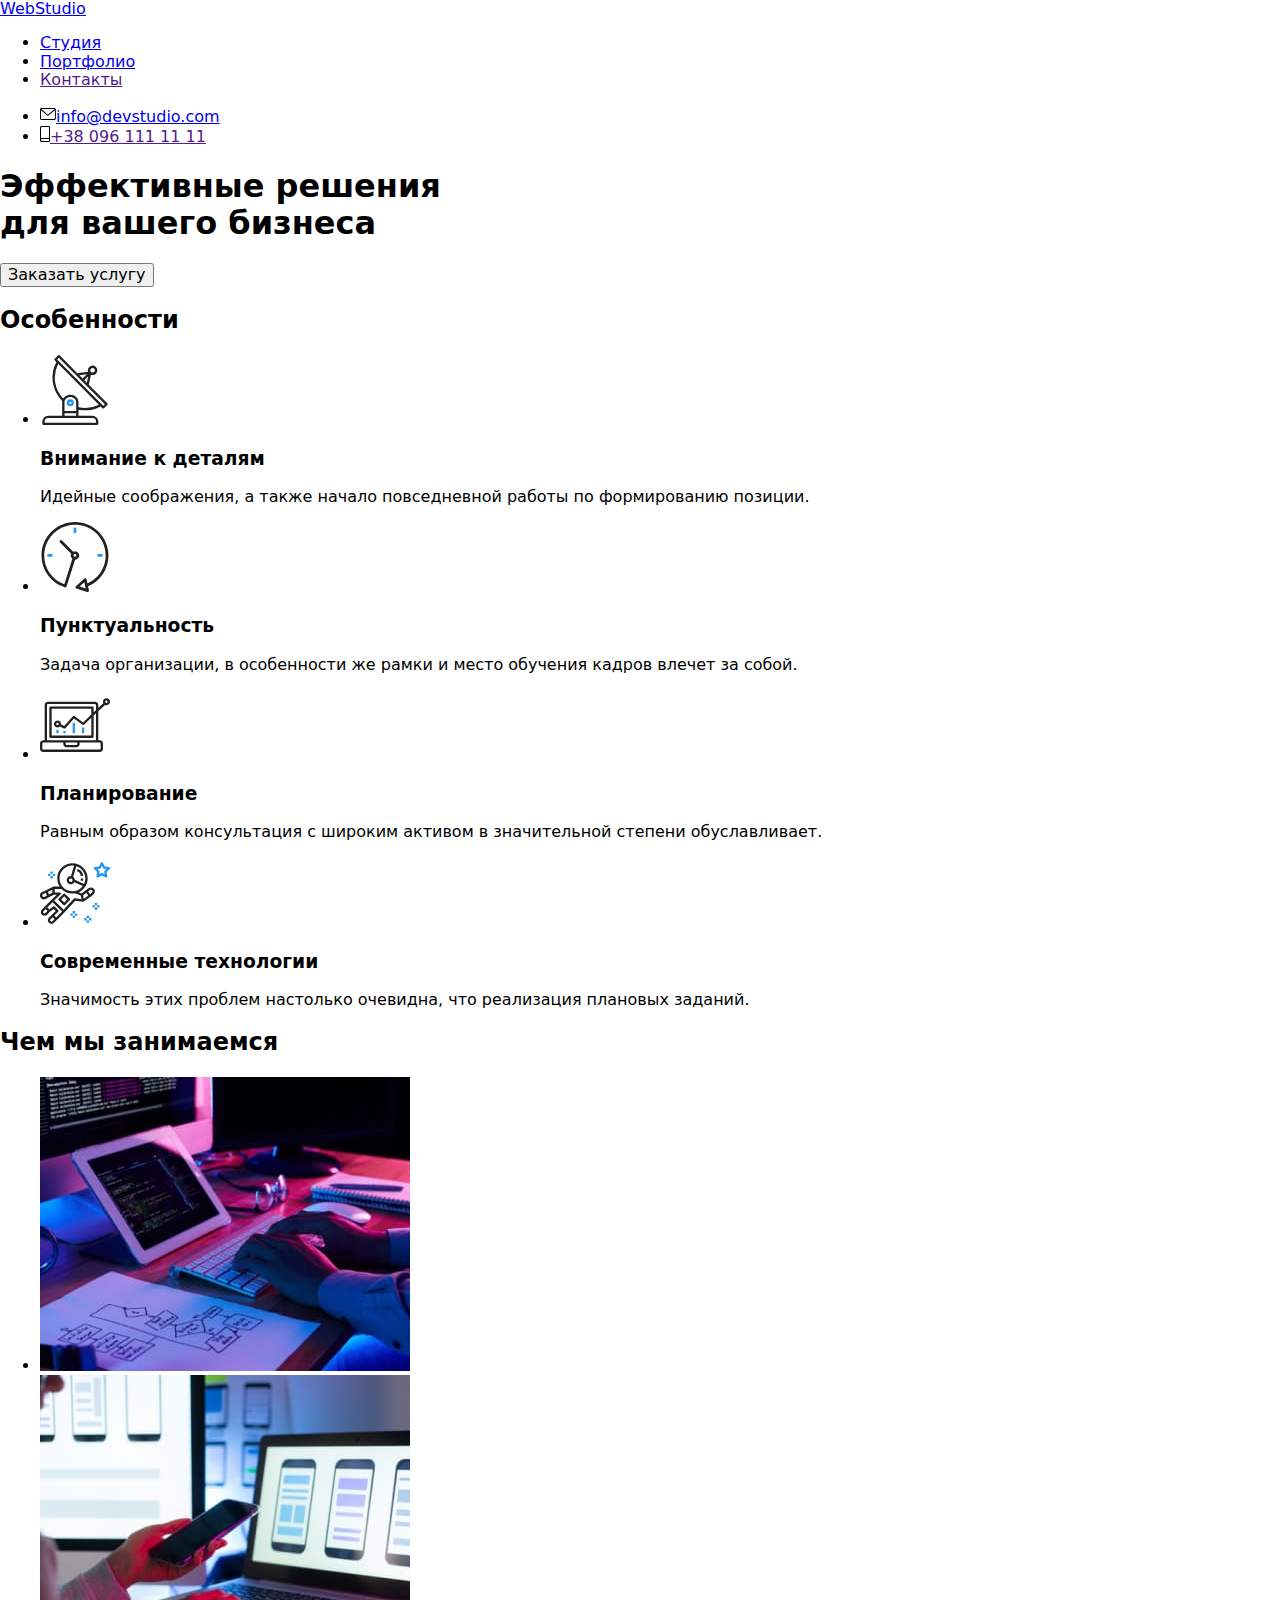
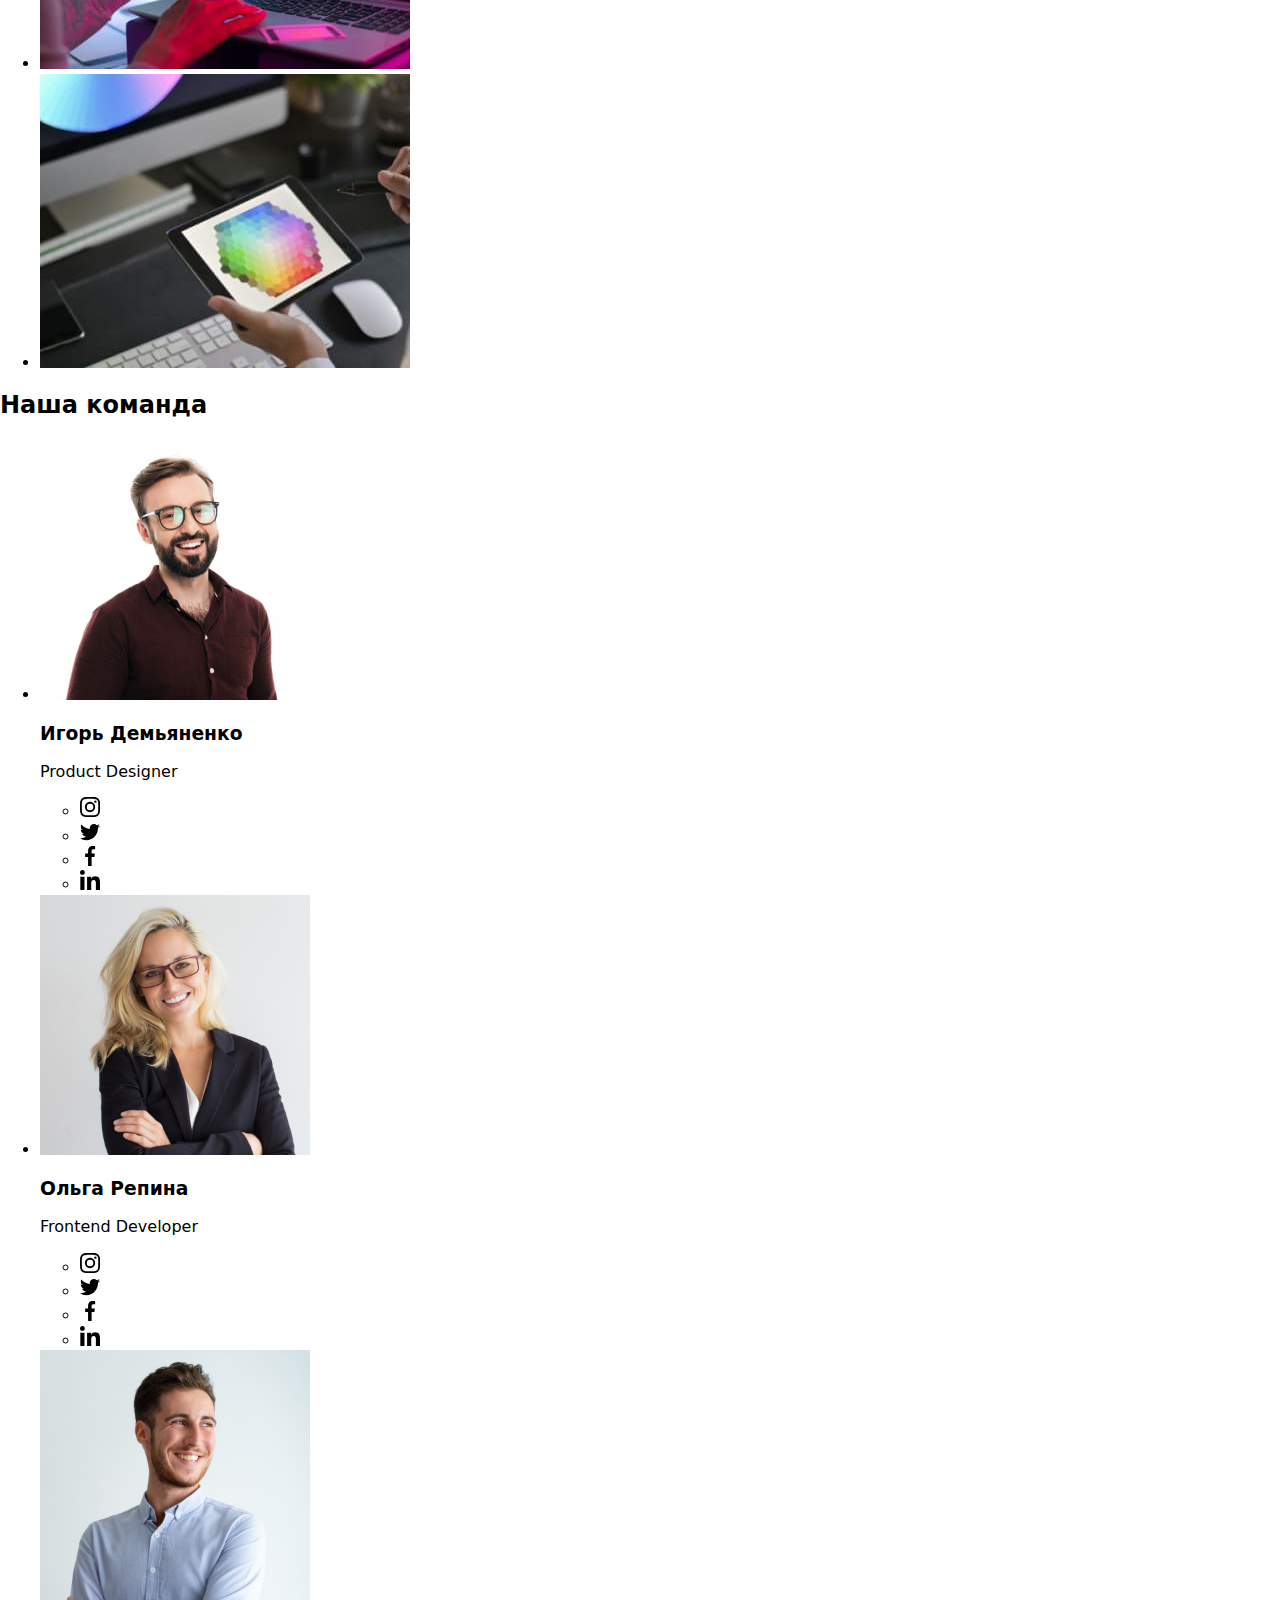
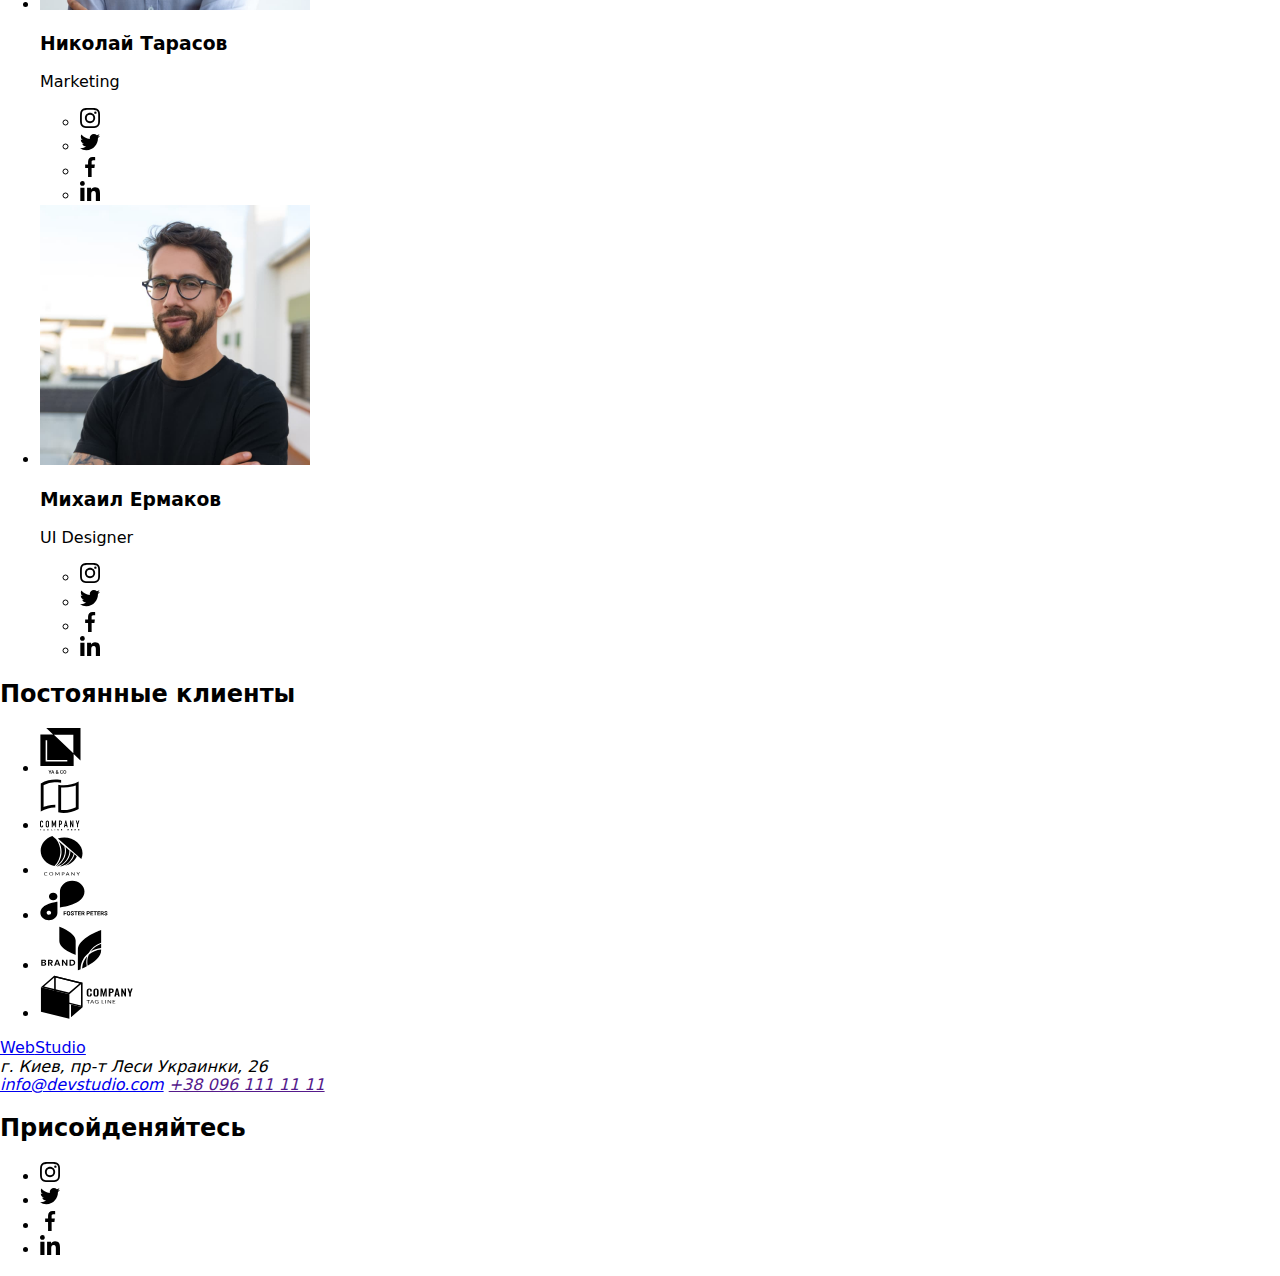
==== index.html @ a092aff8 "Добавляет разметку страницы" ====
<!DOCTYPE html>
<html lang="ru">
<head>
    <meta charset="UTF-8">
    <meta http-equiv="X-UA-Compatible" content="IE=edge">
    <meta name="viewport" content="width=device-width, initial-scale=1.0">
    <title>Студия</title>
    <link href="https://fonts.googleapis.com/css2?family=Raleway:wght@700&family=Roboto:wght@400;500;700;900&display=swap"
        rel="stylesheet">
    <link rel="stylesheet" href="https://cdnjs.cloudflare.com/ajax/libs/modern-normalize/1.1.0/modern-normalize.min.css">
    <link rel="stylesheet" href="./css/styles.css">
</head>
<body>
    <!--Шапка-->
    <header class="main">
    <div class="container">
    <nav class="page-header">
        <a href="./index.html" class="logo">Web<span class="accent">Studio</span></a>
        
        <ul class="site-nav list">
            <li class="item"><a href="./index.html" class="link current">Студия</a></li>
            <li class="item"><a href="./portfolio.html" class="link">Портфолио</a></li>
            <li class="item"><a href="" class="link">Контакты</a></li>
        </ul>
        <ul class="contacts list">
            <li class="item">
                <a href="mailto:info@devstudio.com" class="button link">
                <svg class="contacts-icon" width="16" height="16">
                   <use href="./images/symbol-defs.svg#mail"></use>
                </svg>info@devstudio.com</a>
            </li>
            <li class="item">
                <a href="" class="button link"> 
                <svg class="contacts-icon" width="10" height="16">
                    <use href="./images/symbol-defs.svg#smartphone"></use>
                </svg>+38 096 111 11 11</a>
            </li>
        </ul>
    </nav>
    </div>
    </header>
    
  <main>
        <!--Герой-->
    <div class="overlay">
        <section class="hero">
            <h1 class="hero-title">Эффективные решения <br /> для вашего бизнеса</h1>
            <button type="button" class="button primary">Заказать услугу</button>
        </section>
    </div>     
    <!--Особенности-->
    <section class="section-features">
        <div class="container">
            <h2 class="section-title none">Особенности</h2>
            <ul class="features list">
                <li class="item">
                    <div class="icon-container">
                    <svg width="70" height="70">
                        <use href="./images/symbol-defs.svg#antenna"></use>
                    </svg>
                    </div>
                    <h3 class="title list">Внимание к деталям</h3>
                    <p class="text">Идейные соображения, а также начало повседневной работы по формированию позиции.</p>
                </li>
                <li class="item">
                    <div class="icon-container">
                    <svg width="70" height="70">
                        <use href="./images/symbol-defs.svg#clock"></use>
                    </svg>
                    </div>
                    <h3 class="title">Пунктуальность</h3>
                    <p class="text">Задача организации, в особенности же рамки и место обучения кадров влечет за собой.</p>
                </li>
                <li class="item">
                    <div class="icon-container">
                    <svg width="70" height="70">
                        <use href="./images/symbol-defs.svg#diagram"></use>
                    </svg>
                    </div>
                    <h3 class="title">Планирование</h3>
                    <p class="text">Равным образом консультация с широким активом в значительной степени обуславливает.</p>
                </li>
                <li class="item">
                    <div class="icon-container">
                    <svg width="70" height="70">
                        <use href="./images/symbol-defs.svg#astronaut"></use>
                    </svg>
                    </div>
                    <h3 class="title">Современные технологии</h3>
                    <p class="text">Значимость этих проблем настолько очевидна, что реализация плановых заданий.</p>  
                </li>
            </ul>
        </div>
    </section>
    <!--Чем мы занимаемся-->
    <Section class="section">
    <div class="container">
                <h2 class="work section-title">Чем мы занимаемся</h2>
                <ul class="examples list">
                    <li class="item">
                        <img src="./images/img1.jpg" alt="Графики" width="370" height="294" />
                    </li>
                    <li class="item">
                        <img src="./images/img2.jpg" alt="Дизайн" width="370" height="294" />
                    </li>
                    <li class="item">
                        <img src="./images/img3.jpg" alt="Графика" width="370" height="294" />
                    </li>
                </ul>
    </div>
    </Section>
      <!--Команда-->
    <section class="section team">
        <div class="container">
            <h2 class="section-title">Наша команда</h2>
            <ul class="command work list">
                <li class="item border">
                    <img src="./images/photo1.jpg" alt="Игорь Демьянченко" width="270" height="260">
                    <div class="team-name">
            <h3 class="title">Игорь Демьяненко</h3>
            <p class="text">Product Designer</p>
                <ul class="command-social-list list">
                <li class="command-social-item">
                    <a class="command-social-link" href="http://" target="_blank" rel="noopener noreferrer">
                        <svg width="20" height="20">
                            <use href="./images/symbol-defs.svg#instagram"></use>
                        </svg>
                    </a>
                </li>
                <li class="command-social-item">
                    <a class="command-social-link" href="http://" target="_blank" rel="noopener noreferrer">
                        <svg width="20" height="20">
                            <use href="./images/symbol-defs.svg#twitter"></use>
                        </svg>
                    </a>
                            </li>
                            <li class="command-social-item">
                                <a class="command-social-link" href="http://" target="_blank" rel="noopener noreferrer">
                                    <svg width="20" height="20">
                                        <use href="./images/symbol-defs.svg#facebook"></use>
                                    </svg>
                                </a>
                            </li>
                            <li class="command-social-item">
                                <a class="command-social-link" href="http://" target="_blank" rel="noopener noreferrer">
                                    <svg width="20" height="20">
                                        <use href="./images/symbol-defs.svg#linkedin"></use>
                                    </svg>
                                </a>
                            </li>
                            </ul>
                </li>
                <li class="item border">
                    <img src="./images/photo2.jpg" alt="Ольга Репина" width="270" height="260">
                    <div class="team-name">
                        <h3 class="title">Ольга Репина</h3>
                        <p class="text">Frontend Developer</p>
                             <ul class="command-social-list list">
                                <li class="command-social-item">
                                    <a class="command-social-link" href="http://" target="_blank" rel="noopener noreferrer">
                                        <svg width="20" height="20">
                                            <use href="./images/symbol-defs.svg#instagram"></use>
                                        </svg>
                                     </a>
                                </li>
                                <li class="command-social-item">
                                    <a class="command-social-link" href="http://" target="_blank" rel="noopener noreferrer">
                                        <svg width="20" height="20">
                                            <use href="./images/symbol-defs.svg#twitter"></use>
                                        </svg>
                                    </a>
                                </li>
                                <li class="command-social-item">
                                    <a class="command-social-link" href="http://" target="_blank" rel="noopener noreferrer">
                                        <svg width="20" height="20">
                                            <use href="./images/symbol-defs.svg#facebook"></use>
                                        </svg>
                                    </a>
                                </li>
                                <li class="command-social-item">
                                    <a class="command-social-link" href="http://" target="_blank" rel="noopener noreferrer">
                                        <svg width="20" height="20">
                                            <use href="./images/symbol-defs.svg#linkedin"></use>
                                        </svg>
                                    </a>
                                </li>
                            </ul>
                    </div>
                </li>
                <li class="item border">
                    <img src="./images/photo3.jpg" alt="Николай Тарасов" width="270" height="260">
                    <div class="team-name">
                        <h3 class="title">Николай Тарасов</h3>
                        <p class="text">Marketing</p>
                        <ul class="command-social-list list">
                            <li class="command-social-item">
                                <a class="command-social-link" href="http://" target="_blank" rel="noopener noreferrer">
                                    <svg width="20" height="20">
                                        <use href="./images/symbol-defs.svg#instagram"></use>
                                    </svg>
                                </a>
                            </li>
                            <li class="command-social-item">
                                <a class="command-social-link" href="http://" target="_blank" rel="noopener noreferrer">
                                    <svg width="20" height="20">
                                        <use href="./images/symbol-defs.svg#twitter"></use>
                                    </svg>
                                </a>
                            </li>
                            <li class="command-social-item">
                                <a class="command-social-link" href="http://" target="_blank" rel="noopener noreferrer">
                                    <svg width="20" height="20">
                                        <use href="./images/symbol-defs.svg#facebook"></use>
                                    </svg>
                                </a>
                            </li>
                <li class="command-social-item">
                    <a class="command-social-link" href="http://" target="_blank" rel="noopener noreferrer">
                        <svg width="20" height="20">
                            <use href="./images/symbol-defs.svg#linkedin"></use>
                        </svg>
                     </a>
                </li>
            </ul>
                    </div>
                </li>
     <li class="item border">
        <img src="./images/photo4.jpg" alt="Михаил Ермаков" width="270" height="260">
        <div class="team-name">
            <h3 class="title">Михаил Ермаков</h3>
            <p class="text">UI Designer</p>
            <ul class="command-social-list list">
                <li class="command-social-item">
                    <a class="command-social-link" href="http://" target="_blank" rel="noopener noreferrer">
                        <svg width="20" height="20">
                            <use href="./images/symbol-defs.svg#instagram"></use>
                        </svg>
                    </a>
                </li>
                <li class="command-social-item">
                    <a class="command-social-link" href="http://" target="_blank" rel="noopener noreferrer">
                        <svg width="20" height="20">
                            <use href="./images/symbol-defs.svg#twitter"></use>
                        </svg>
                    </a>
                </li>
                <li class="command-social-item">
                    <a class="command-social-link" href="http://" target="_blank" rel="noopener noreferrer">
                        <svg width="20" height="20">
                            <use href="./images/symbol-defs.svg#facebook"></use>
                        </svg>
                    </a>
                </li>
                <li class="command-social-item">
                    <a class="command-social-link" href="http://" target="_blank" rel="noopener noreferrer">
                        <svg width="20" height="20">
                            <use href="./images/symbol-defs.svg#linkedin"></use>
                        </svg>
                    </a>
                </li>
                </ul>
                </div>
             </li>
            </ul>
        </div>
    </section>
      <!-- Постоянные клиенты -->
      <section class="section clients">
       <div class="container">
        <h2 class="clients-title">Постоянные клиенты</h2>
        <ul class="clients-list list">
            <li class="clients-item">
                <a class="clients-link" href="http://" target="_blank" rel="noopener noreferrer">
                 <svg class="clients-icon" width="41" height="46">
                     <use href="./images/symbol-defs.svg#client-1"></use>
                 </svg>
                </a>
            </li>
            <li class="clients-item">
                <a class="clients-link" href="http://" target="_blank" rel="noopener noreferrer">
                    <svg class="clients-icon" width="40" height="52">
                        <use href="./images/symbol-defs.svg#client-2"></use>
                    </svg>
                </a>
            </li>
            <li class="clients-item">
                <a class="clients-link" href="http://" target="_blank" rel="noopener noreferrer">
                    <svg class="clients-icon" width="43" height="41">
                        <use href="./images/symbol-defs.svg#client-3"></use>
                    </svg>
                </a>
            </li>
            <li class="clients-item">
                <a class="clients-link" href="http://" target="_blank" rel="noopener noreferrer">
                    <svg class="clients-icon" width="84" height="41">
                        <use href="./images/symbol-defs.svg#client-4"></use>
                    </svg>
                </a>
            </li>
            <li class="clients-item">
                <a class="clients-link" href="http://" target="_blank" rel="noopener noreferrer">
                    <svg class="clients-icon" width="63" height="45">
                        <use href="./images/symbol-defs.svg#client-5"></use>
                    </svg>
                </a>
            </li>
            <li class="clients-item">
                <a class="clients-link" href="http://" target="_blank" rel="noopener noreferrer">
                    <svg class="clients-icon" width="94" height="44">
                        <use href="./images/symbol-defs.svg#client-6"></use>
                    </svg>
                </a>
            </li>
        </ul>
       </div>
      </section>
  </main>

    <!--Футер-->
    <footer class="footer">
        <div class="container footer-container">
            <section class="footer-contacts">
                <a href="./index.html" class="logo">Web<span class="footer-accent">Studio</span></a>
                <address class="address">г. Киев, пр-т Леси Украинки, 26</address>
                <address class="footer-nav">
                    <a href="mailto:info@devstudio.com" class="footer-nav footer-nav-mail link">info@devstudio.com</a>
                    <a href="" class="footer-nav link">+38 096 111 11 11</a>
                </address>
            </section>
            <section class="social">
                <h2 class="social-title">Присойденяйтесь</h2>
            <ul class="social-list list">
                <li class="social-item">
                    <a class="social-link" href="http://" target="_blank" rel="noopener noreferrer">
                        <svg width="20" height="20">
                            <use href="./images/symbol-defs.svg#instagram"></use>
                        </svg>
                    </a>
                </li>
                <li class="social-item">
                    <a class="social-link" href="http://" target="_blank" rel="noopener noreferrer">
                        <svg width="20" height="20">
                            <use href="./images/symbol-defs.svg#twitter"></use>
                        </svg>
                    </a>
                </li>
                <li class="social-item">
                    <a class="social-link" href="http://" target="_blank" rel="noopener noreferrer">
                        <svg width="20" height="20">
                            <use href="./images/symbol-defs.svg#facebook"></use>
                        </svg>
                    </a>
                </li>
                <li class="social-item">
                    <a class="social-link" href="http://" target="_blank" rel="noopener noreferrer">
                        <svg width="20" height="20">
                            <use href="./images/symbol-defs.svg#linkedin"></use>
                        </svg>
                    </a>
                </li>
            </ul>
            </section> 
        </div>
    </footer>
</body>
</html>
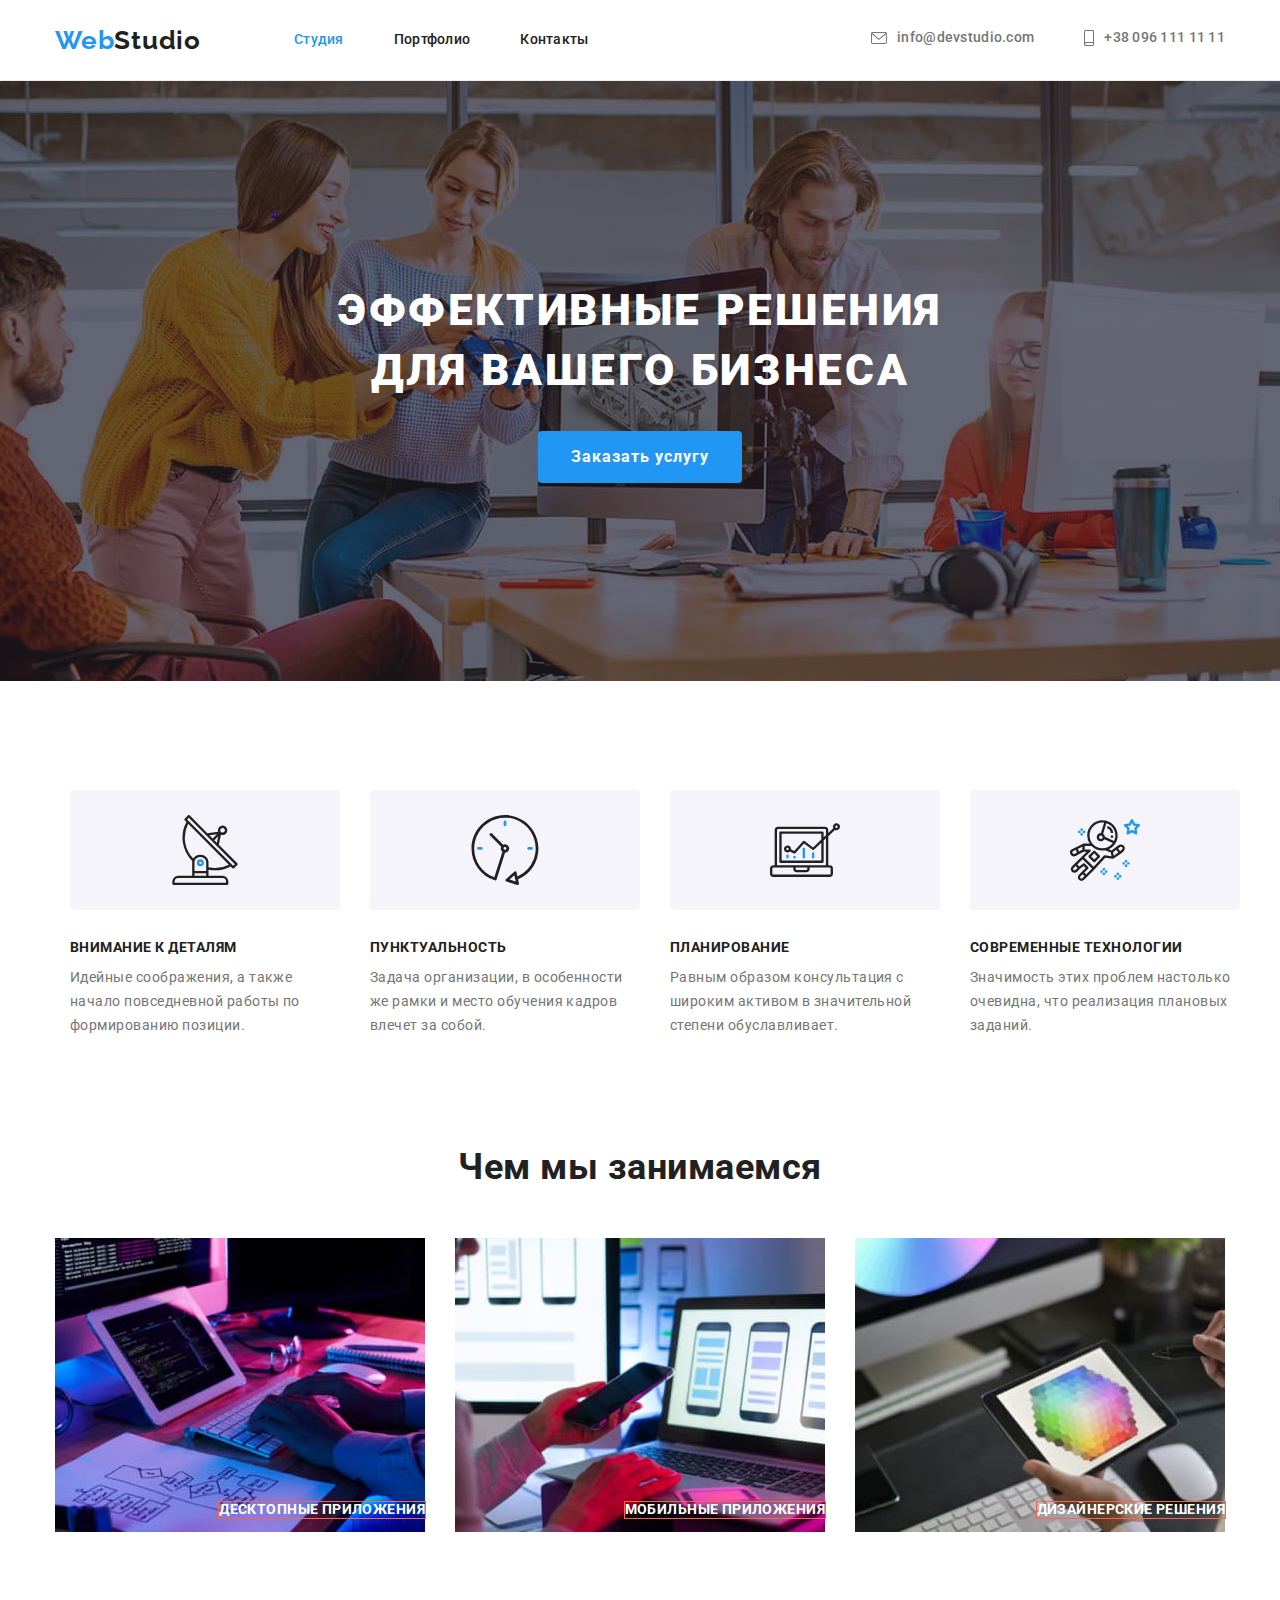
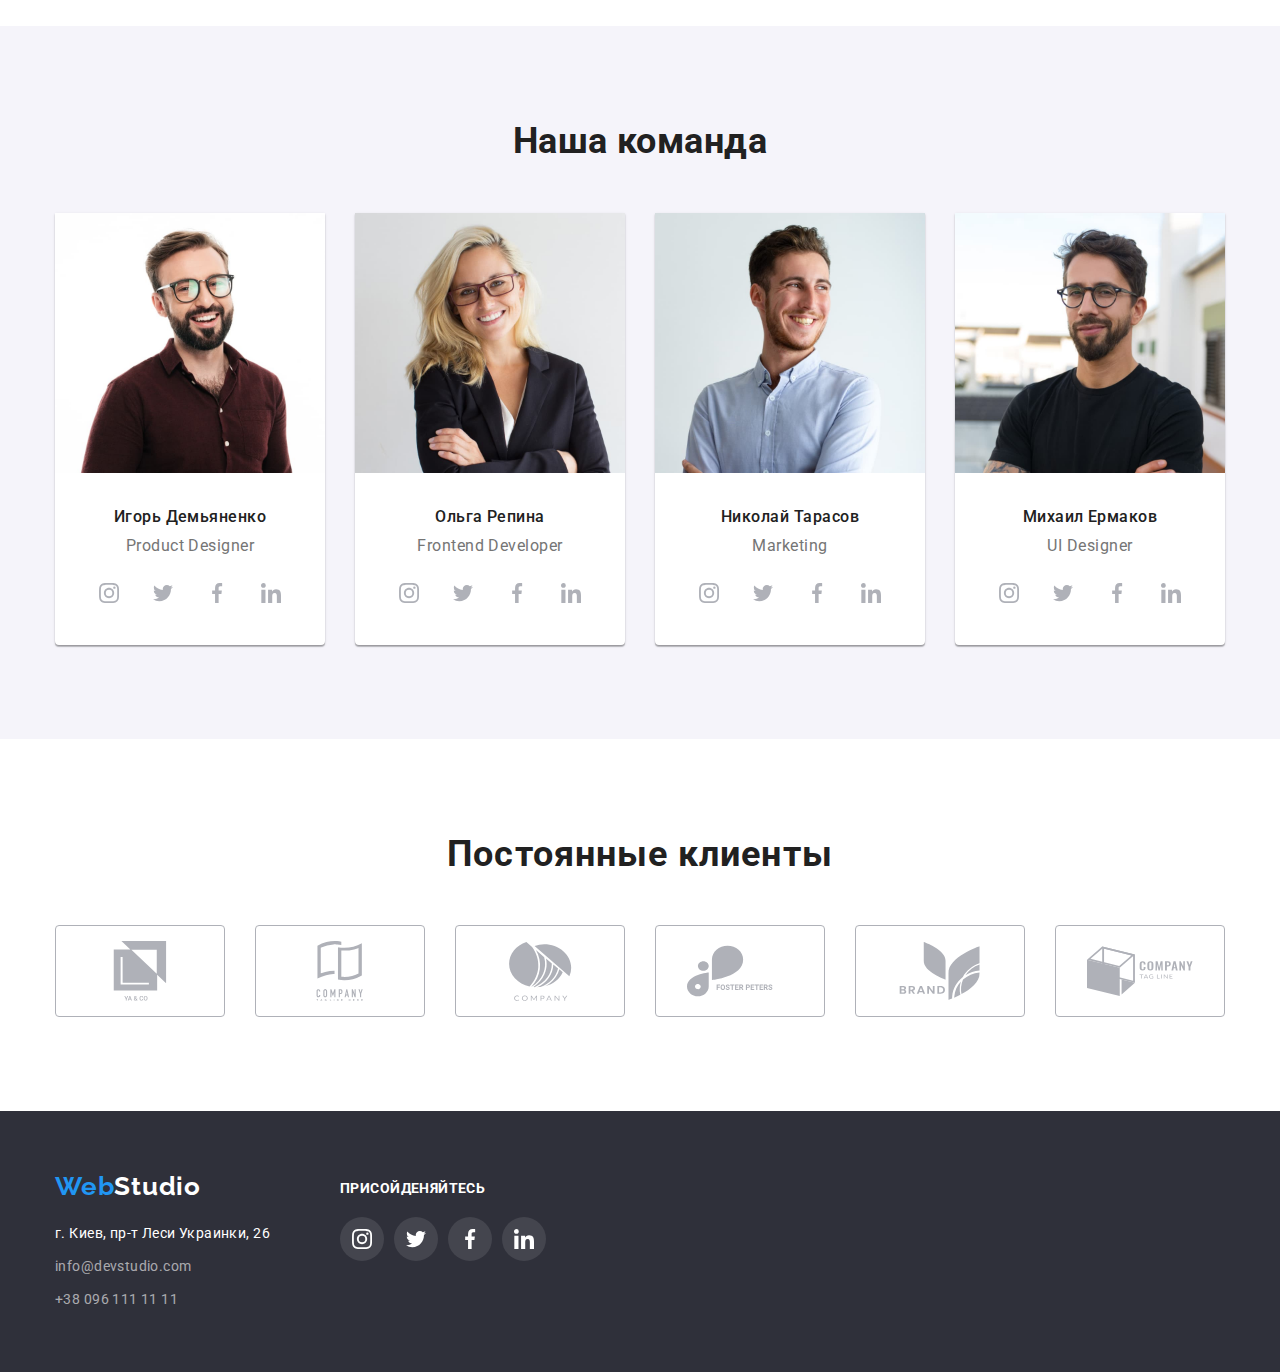
==== commit 1866f477: "Добавляет позиционирование елементов" ====
--- a/index.html
+++ b/index.html
@@ -98,13 +98,22 @@
                 <h2 class="work section-title">Чем мы занимаемся</h2>
                 <ul class="examples list">
                     <li class="item">
+                    <div class="examples-action">
                         <img src="./images/img1.jpg" alt="Графики" width="370" height="294" />
+                        <p class="examples-text">Десктопные приложения</p> 
+                    </div>
                     </li>
                     <li class="item">
+                    <div class="examples-action">
                         <img src="./images/img2.jpg" alt="Дизайн" width="370" height="294" />
+                        <p class="examples-text">Мобильные приложения</p>
+                    </div>
                     </li>
                     <li class="item">
+                    <div class="examples-action">
                         <img src="./images/img3.jpg" alt="Графика" width="370" height="294" />
+                    <p class="examples-text">Дизайнерские решения</p> 
+                    </div>
                     </li>
                 </ul>
     </div>
--- a/css/styles.css
+++ b/css/styles.css
@@ -0,0 +1,668 @@
+/* цвет основного текста #757575 */
+/* вторичный цвет #212121 */
+/* белый #FFFFFF */
+/* акцент #2196F3 */
+/* вторичный цвет фона #F5F4FA */
+/* цвет фона #2F303A */
+
+:root {
+    --primary-text-color: #757575;
+    --title-text-color: #212121;
+    --accent-color: #2196F3;
+    --primary-bgc-color: #FFFFFF;
+    --secondary-bgc-color: #F5F4FA;
+    --hero-bgc-color: #2F303A;
+    --white-color: #ffffff;
+}
+
+
+body {
+    color: var(--primary-text-color);
+    background-color: var(--primary-bgc-color);
+
+    font-family: Roboto, sans-serif;
+    letter-spacing: 0.03em;
+}
+
+.container {
+    width: 1200px;
+    padding-left: 15px;
+    padding-right: 15px;
+    margin-left: auto;
+    margin-right: auto;
+}
+
+.none {
+    display: none;
+}
+
+.list {
+    padding: 0;
+    margin: 0;
+    list-style: none;
+}
+
+/* ------------------- SECTION --------------- */
+
+.section {
+    padding-top: 94px;
+    padding-bottom: 94px;
+}
+
+.section-title {
+    margin-top: 0;
+    margin-bottom: 0;
+    color: var(--title-text-color);
+
+    font-weight: 700;
+    font-size: 36px;
+    line-height: 1.17;
+    text-align: center;
+}
+
+/* ------------------- BUTTON --------------- */
+
+.button {
+    display: inline-flex;
+    color: var(--primary-text-color);
+    background-color: var(--primary-bgc-color);
+
+    font-weight: 500;
+    font-size: 14px;
+    line-height: 1.14;
+    letter-spacing: 0.02em;
+    text-decoration: none;
+}
+
+/* .button.link-mail::before {
+    content: "";
+    width: 16px;
+    height: 12px;
+    margin-right: 10px; 
+    background-image: url(../images/mail-icon.svg);
+    background-size: contain;
+    background-position: center;
+    background-repeat: no-repeat;
+}
+
+.button.link-tel::before {
+    content: "";
+    width: 10px;
+    height: 16px;
+    margin-right: 10px;
+    background-image: url(../images/smartphone-icon.svg);
+    background-size: contain;
+    background-position: center;
+    background-repeat: no-repeat;
+} */
+
+.button.primary {
+    border-radius: 4px;
+    padding: 10px 32px;
+    min-width: 200px;
+
+    background-color: var(--accent-color);
+    color: var(--primary-bgc-color);
+    border-color: var(--accent-color);
+
+    border: 1px solid transparent;
+
+    font-family: inherit;
+    font-weight: 700;
+    font-size: 16px;
+    line-height: 1.9;
+    letter-spacing: 0.06em;
+    cursor: pointer;
+    text-align: center;
+}
+
+.button.link:hover,
+.button.link:focus {
+    display: flex;
+    color: var(--accent-color);
+}
+
+/* ------------------- LOGO --------------- */
+
+.logo {
+    color: var(--accent-color);
+
+    font-family: Raleway, sans-serif;
+    font-weight: 700;
+    font-size: 26px;
+    line-height: 1.19;
+    letter-spacing: 0.03em;
+    text-decoration: none;
+}
+
+.accent {
+    color: var(--title-text-color);
+}
+
+
+/* ------------------- PAGE HEADER -------------- */
+.main {
+    border-bottom: 1px solid #ECECEC;
+}
+
+.page-header {
+display: flex;
+align-items: center;
+}
+
+
+/* ------------------- SITE-NAV --------------- */
+.site-nav {
+    display: flex;
+    margin-left: 93px;
+}
+
+.site-nav .item + .item {
+    margin-left: 50px;
+}
+
+.site-nav .link {
+    display: block;
+     padding-top: 32px;
+     padding-bottom: 32px;
+
+    color: var(--title-text-color);
+
+    font-weight: 500;
+    font-size: 14px;
+    line-height: 1.14;
+    letter-spacing: 0.02em;
+    text-decoration: none;
+}
+
+.site-nav .link:hover,
+.site-nav .link:focus {
+    color: var(--accent-color);
+}
+
+.site-nav .link.current {
+    color: var(--accent-color);
+
+    font-weight: 500;
+    font-size: 14px;
+    line-height: 1.14;
+    letter-spacing: 0.02em;
+    text-decoration: none;
+}
+
+/* ------------------- CONTACTS --------------- */
+.contacts {
+    display: flex;
+    margin-left: auto;
+}
+
+.contacts .item + .item {
+    margin-left: 50px;
+}
+
+.contacts-icon {
+    display: inline-flex;
+    align-items: center;
+    margin-right: 10px;
+    fill: currentColor;
+}
+
+/* ------------------- HERO --------------- */
+.hero {
+    text-align: center;
+    padding-top: 200px;
+    padding-bottom: 200px;
+}
+
+.hero-title {
+    margin-top: 0;
+    margin-bottom: 30px;
+
+    color: var(--primary-bgc-color);
+
+    font-weight: 900;
+    font-size: 44px;
+    line-height: 1.36;
+    letter-spacing: 0.06em;
+    text-transform: uppercase;
+    }
+
+.overlay {
+    max-width: 1600px;
+    height: 600px;
+    margin-left: auto;
+    margin-right: auto;
+    background-image: linear-gradient( to right, 
+    rgba(47, 48, 58, 0.4), 
+    rgba(47, 48, 58, 0.4) ), 
+    url(../images/Hero.jpg);
+    background-color: #C4C4C4;
+    background-repeat: no-repeat;
+    background-position: center;
+}
+         
+
+/* ---------------------- FEATURES ---------------- */
+
+.features {
+    display: flex;
+}
+
+.features .title {
+    margin-top: 0;
+    margin-bottom: 10px;
+    
+    color: var(--title-text-color);
+
+    font-weight: 700;
+    font-size: 14px;
+    line-height: 1.14;
+    text-transform: uppercase;
+}
+
+.features p{
+    margin-top: 0;
+    margin-bottom: 0;
+}
+
+.features .text {
+    font-size: 14px;
+    line-height: 1.7;
+}
+
+.section-features {
+    padding-top: 94px;
+    padding-bottom: 0;
+}
+.features .item {
+    width: 270px;
+    margin: 15px;
+    border-radius: 4px;
+}
+
+.icon-container {
+    display: flex;
+    align-items: center;
+    justify-content: center;
+
+    width: 270px;
+    height: 120px;
+    border-radius: 4px;
+    margin-bottom: 30px;
+
+    background-color: var(--secondary-bgc-color);
+ }
+
+/*------------------- EXAMPLES ------------- */
+.examples {
+    display: flex;
+}
+
+.examples .item + .item {
+    /* width: calc((100% - 60px) / 3); */
+    margin-left: 30px;
+}
+
+.examples .item {
+    
+}
+
+.section-title {
+    margin-bottom: 50px;
+}
+
+.examples-text {
+    position: absolute;
+    bottom: 0;
+    right: 0;
+
+    font-weight: 700;
+    font-size: 14px;
+    line-height: 1.14;
+    text-align: center;
+    letter-spacing: 0.03em;
+    text-transform: uppercase;
+    
+    color: var(--white-color);
+    outline: 1px solid tomato;
+}
+
+.examples-action {
+    position: relative;
+
+    display: flex;
+    /* outline: 1px solid tomato; */
+
+    background-color: rgba(47, 48, 58, 0.8);
+}
+
+
+
+/* ------------------- WORK -------------- */
+.command {
+    display: flex;
+    /* justify-content: space-between; */
+}
+
+.command .item + .item {
+    margin-left: 30px;
+}
+
+.border {
+    box-sizing: border-box;
+    border-radius: 0px 0px 4px 4px;
+    box-shadow: 0px 1px 3px rgba(0, 0, 0, 0.12),
+            0px 1px 1px rgba(0, 0, 0, 0.14),
+            0px 2px 1px rgba(0, 0, 0, 0.2);
+    background-color: var(--white-color);
+}
+
+.team-name {
+    padding-top: 30px;
+    padding-bottom: 30px;
+}
+
+.work .title {
+    margin-top: 0;
+    margin-bottom: 0px;
+    padding-bottom: 10px;
+    
+    color: var(--title-text-color);
+
+    font-weight: 500;
+    font-size: 16px;
+    line-height: 1.19;
+    text-align: center;
+}
+    
+.work .text {
+    margin-top: 0;
+    margin-bottom: 0px;
+
+    font-size: 16px;
+    line-height: 1.19;
+    text-align: center;
+}
+
+.team {
+    background-color: var(--secondary-bgc-color);
+}
+
+.command-social-list{
+    display: flex;
+    justify-content: center;
+    margin-top: 16px;
+}
+
+.command-social-link {
+    display: flex;
+    width: 44px;
+    height: 44px;
+    justify-content: center;
+    align-items: center;
+    border-radius: 50%;
+    fill: #AFB1B8;
+}  
+
+.command-social-item + .command-social-item {
+    margin-left: 10px;
+}
+
+.command-social-link:hover,
+.command-social-link:focus {
+    fill: var(--white-color);
+    background-color: var(--accent-color);
+}
+
+
+/* ------------------- CLIENTS --------------- */
+
+.clients-title {
+    margin: 0;
+    margin-bottom: 50px;
+    font-weight: 700;
+    font-size: 36px;
+    line-height: 42px;
+    text-align: center;
+    letter-spacing: 0.03em;
+    
+    color: var(--title-text-color);
+}
+
+.clients-list {
+    display: flex;
+}
+
+.clients-item {
+    display: flex;
+    cursor: pointer;
+    fill: #AFB1B8;
+}
+
+.clients-link {
+    display: flex;
+    justify-content: center;
+    align-items: center;
+    width: 170px;
+    height: 92px;
+    border: 1px solid #AFB1B8;
+    border-radius: 4px;
+}
+.clients-icon {
+    width: 106px;
+    height: 60px
+}
+
+.clients-link:hover,
+.clients-link:focus{
+    fill: #2196F3;
+    border-color: var(--accent-color);
+}
+
+.clients-item + .clients-item {
+    margin-left: 30px;
+}
+
+
+/* ------------------- FOOTER --------------- */
+
+.footer {
+    display: flex;
+    padding-top: 60px;
+    padding-bottom: 60px;
+    background-color: var(--hero-bgc-color);
+}
+
+.address {
+    margin-bottom: 9px;
+    margin-top: 20px;
+
+    color: var(--white-color);
+
+    font-style: normal;
+    font-size: 14px;
+    line-height: 1.71;
+    letter-spacing: 0.03em;
+}
+
+.footer-accent {
+    color: var(--white-color)
+}
+
+.footer-nav {
+    display: block;
+    
+    color: rgba(255, 255, 255, 0.6);
+
+    font-style: normal;
+    font-size: 14px;
+    line-height: 1.71;
+    letter-spacing: 0.03em;
+    text-decoration: none;
+}
+
+.footer-nav .link:hover,
+.footer-nav .link:focus {
+    color: var(--accent-color);
+    text-decoration: none;
+}
+
+.footer-nav-mail {
+    margin-bottom: 9px;
+}
+
+.footer-container {
+    display: flex;
+}
+
+.footer-contacts {
+    display: block;
+    
+}
+
+/* ------------------- SOCIAL LINKS --------------- */
+.social {
+    display: inline-block;
+    
+    width: 206px;
+    height: 80px;   
+    margin-left: 70px;
+}
+
+.social-title {
+    margin:0;
+    padding-top: 10px;
+    padding-bottom: 20px;
+    justify-content: center;
+
+    font-weight: 700;
+    font-size: 14px;
+    line-height: 1.14;
+    letter-spacing: 0.03em;
+    text-transform: uppercase;
+    
+    color: var(--white-color);
+}
+
+.social-list {
+    display: flex;
+    width: 206px;
+    margin: 0;
+}
+
+.social-item + .social-item {
+    margin-left: 10px;
+}
+
+.social-link {
+    display: flex;
+    width: 44px;
+    height: 44px;
+    justify-content: center;
+    align-items: center;
+    border-radius: 50%;
+    fill: var(--white-color);
+    background-color: rgba(255, 255, 255, 0.1);
+}
+
+.social-link:hover,
+.social-link:focus {
+    background-color: var(--accent-color);
+}
+
+
+/* ------------------- PAGE PORTFOLIO --------------- */
+
+.foto {
+    display: flex;
+    flex-wrap: wrap;
+}
+
+.foto .title {
+    margin-top: 0;
+    margin-bottom: 0px;
+    padding-bottom: 4px;
+    color: var(--title-text-color);
+
+    font-weight: 700;
+    font-size: 18px;
+    line-height: 2;
+    letter-spacing: 0.06em;
+}
+
+.foto .text {
+    font-size: 16px;
+    line-height: 1.88;
+    letter-spacing: 0.03em;
+}
+
+.foto p {
+    margin-top: 0;
+    margin-bottom: 0;
+}
+
+.foto-name {
+    padding: 20px 24px;
+}
+
+.foto-elements {
+    width: 370px;
+    margin-right: 30px;
+    margin-bottom: 30px;
+
+    border: 1px solid #EEEEEE;
+}
+
+.foto-elements:hover {
+    box-shadow: 
+    0px 1px 1px rgba(0, 0, 0, 0.12), 
+    0px 4px 4px rgba(0, 0, 0, 0.06), 
+    1px 4px 6px rgba(0, 0, 0, 0.16);
+}
+
+.foto-elements:nth-child(3n) {
+    margin-right: 0;
+}
+
+.foto-elements:nth-last-child(-n + 3) {
+    margin-bottom: 0;
+}
+
+/* ------------------- PORTFOLIO BUTTONS --------------- */
+
+.button-portfolio {
+   padding: 6px 22px;
+
+    color: var(--title-text-color);
+    background-color: var(--secondary-bgc-color);
+    border-color: var(--secondary-bgc-color);
+
+    font-family: inherit;
+    font-weight: 500;
+    font-size: 16px;
+    line-height: 1.62;
+    text-align: center;
+    letter-spacing: 0.03em;
+    cursor: pointer;
+    border-radius: 4px;
+}
+
+.button-portfolio.link:hover,
+.button-portfolio.link:focus {
+    color: var(--white-color);
+    background-color: var(--accent-color);
+    box-shadow: 0px 3px 1px rgba(0, 0, 0, 0.1),
+     0px 1px 2px rgba(0, 0, 0, 0.08), 
+     0px 2px 2px rgba(0, 0, 0, 0.12);
+}
+
+.buttons-list {
+    display: flex;
+    align-items: center;
+    justify-content: center;
+    margin-bottom: 50px;
+}
+
+.buttons-list .item+.item {
+    margin-left: 8px;
+}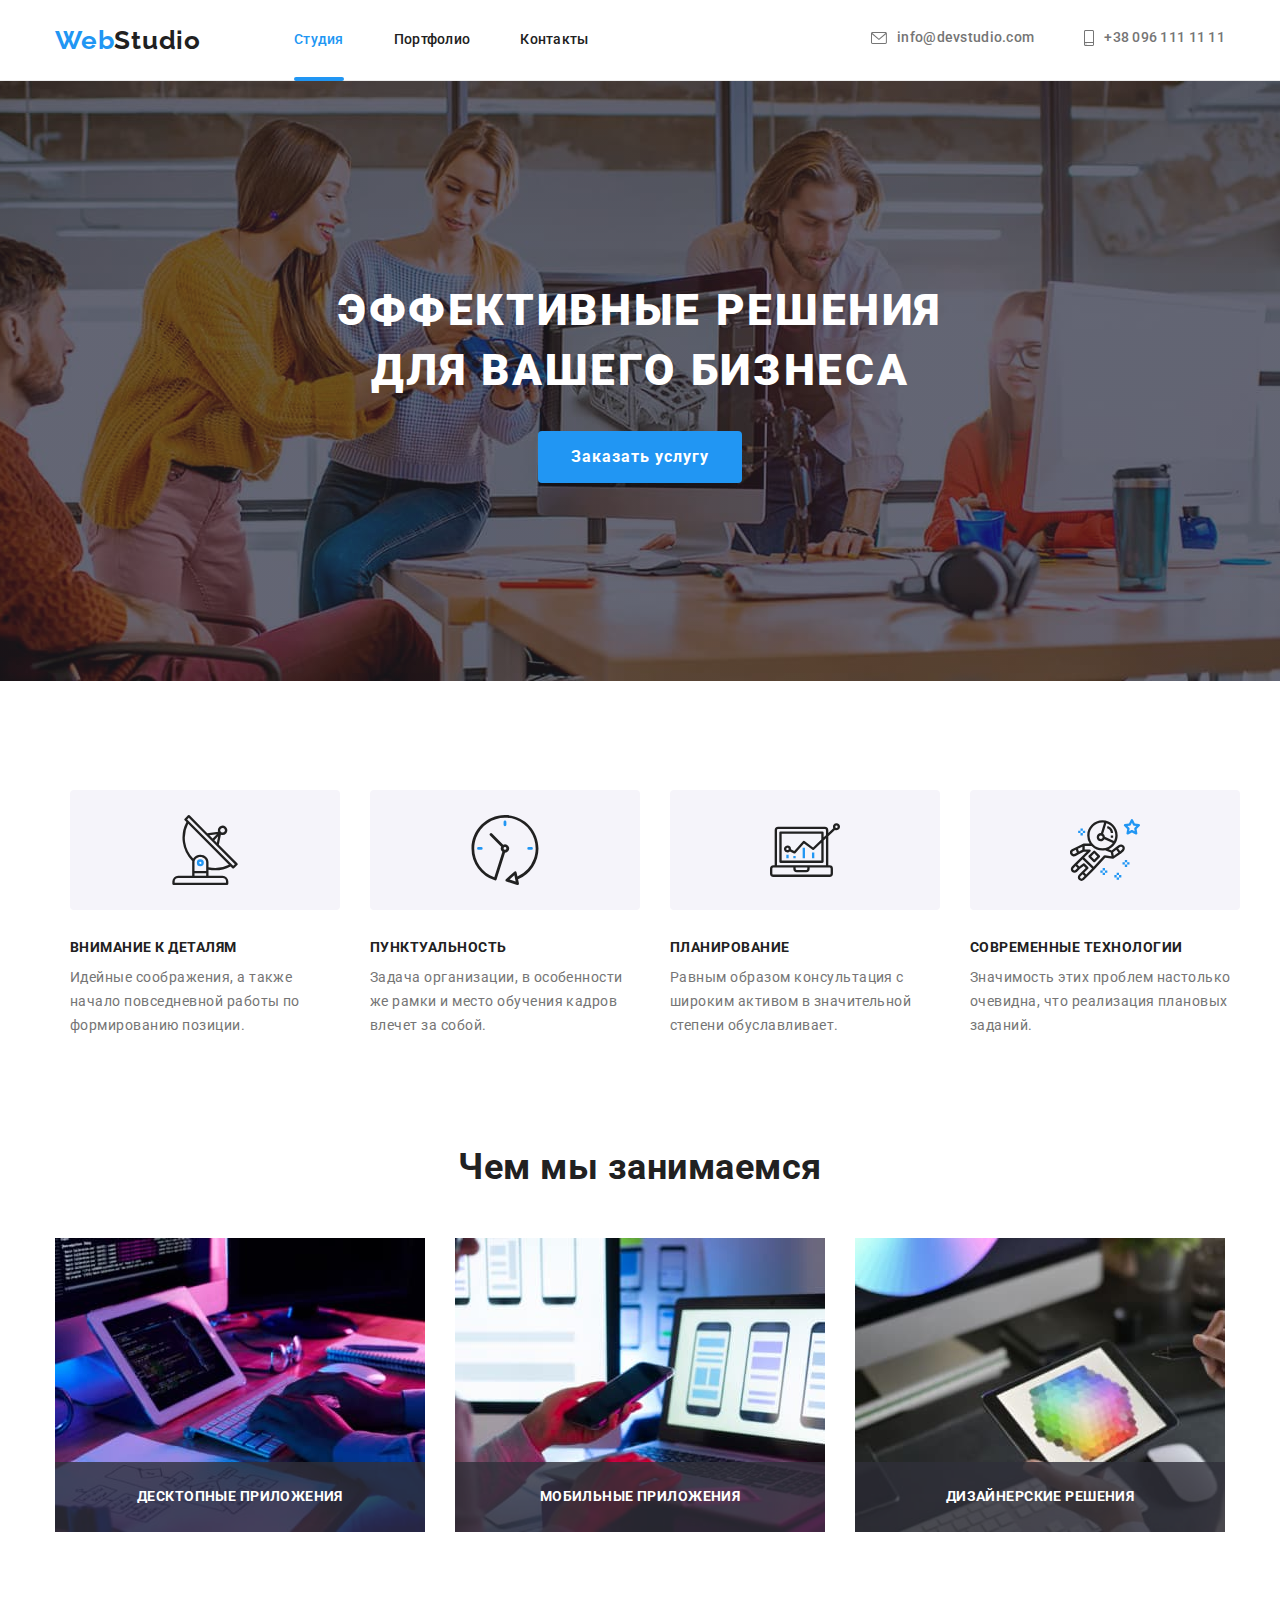
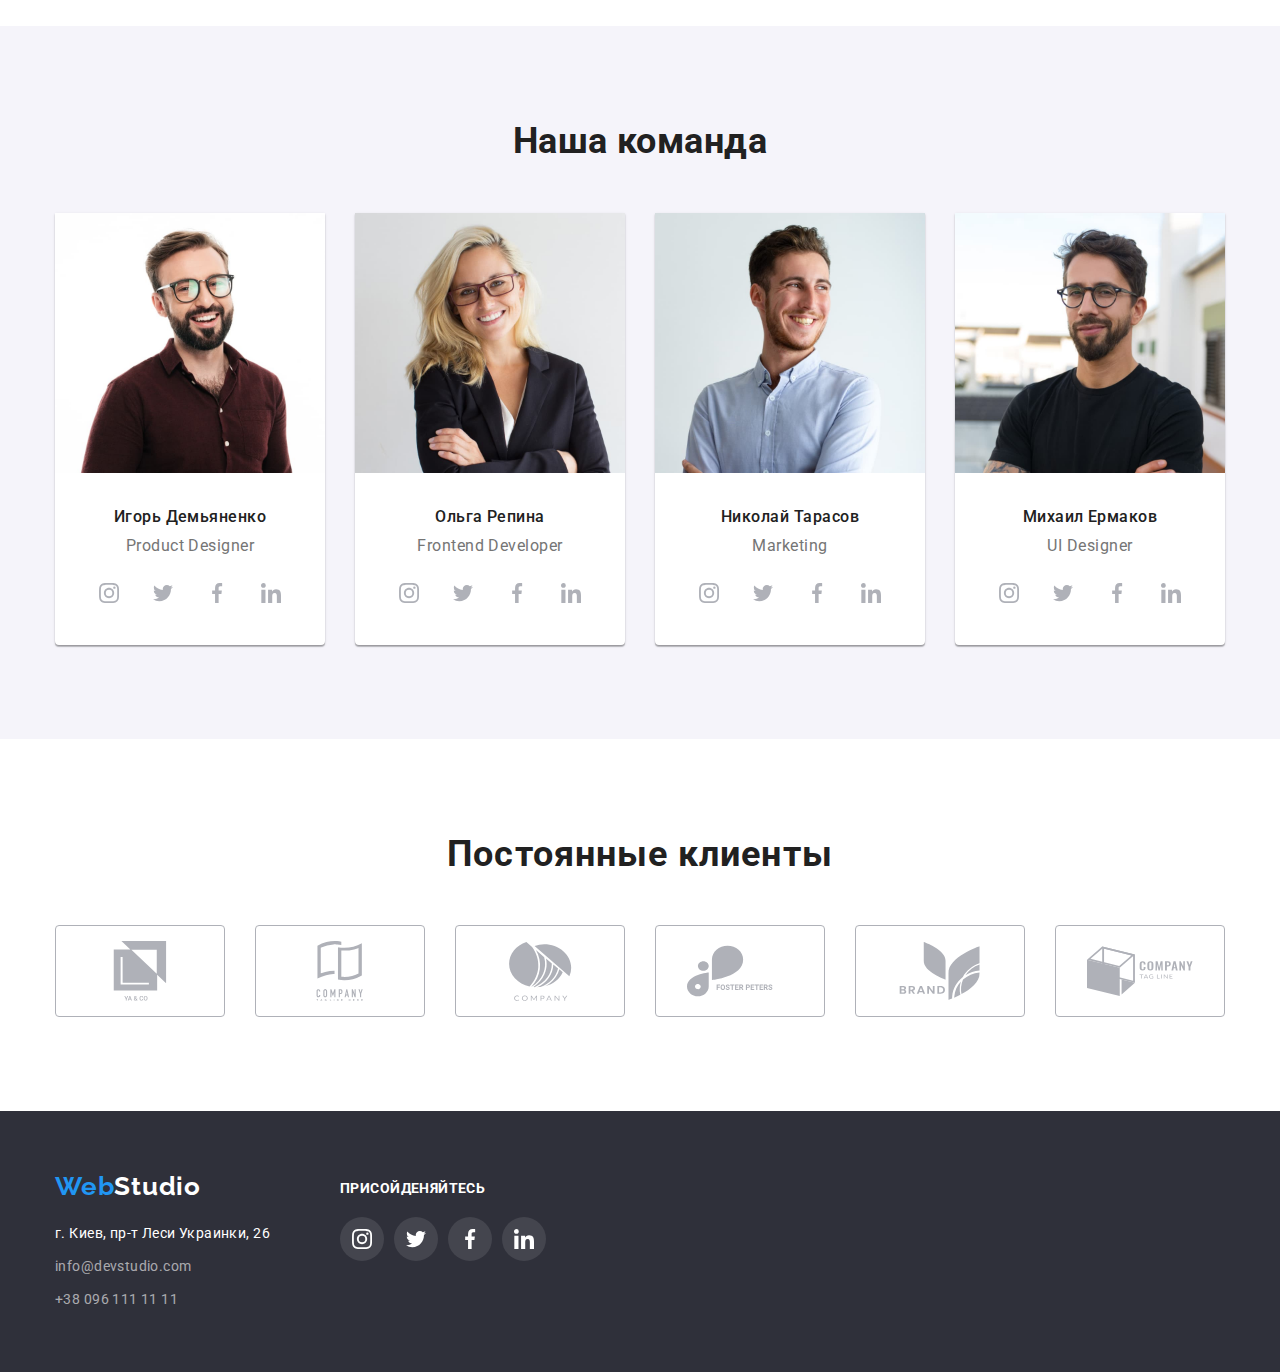
==== commit a09b8379: "Добавляет позиционированные элементы" ====
--- a/index.html
+++ b/index.html
@@ -95,27 +95,27 @@
     <!--Чем мы занимаемся-->
     <Section class="section">
     <div class="container">
-                <h2 class="work section-title">Чем мы занимаемся</h2>
-                <ul class="examples list">
-                    <li class="item">
-                    <div class="examples-action">
-                        <img src="./images/img1.jpg" alt="Графики" width="370" height="294" />
-                        <p class="examples-text">Десктопные приложения</p> 
-                    </div>
-                    </li>
-                    <li class="item">
-                    <div class="examples-action">
-                        <img src="./images/img2.jpg" alt="Дизайн" width="370" height="294" />
-                        <p class="examples-text">Мобильные приложения</p>
-                    </div>
-                    </li>
-                    <li class="item">
-                    <div class="examples-action">
-                        <img src="./images/img3.jpg" alt="Графика" width="370" height="294" />
-                    <p class="examples-text">Дизайнерские решения</p> 
-                    </div>
-                    </li>
-                </ul>
+            <h2 class="work section-title">Чем мы занимаемся</h2>
+            <ul class="examples list">
+                <li class="item">
+                <div class="examples-action">
+                    <img src="./images/img1.jpg" alt="Графики" width="370" height="294" />
+                    <p class="examples-text">Десктопные приложения</p> 
+                </div>
+                </li>
+                <li class="item">
+                <div class="examples-action">
+                    <img src="./images/img2.jpg" alt="Дизайн" width="370" height="294" />
+                    <p class="examples-text">Мобильные приложения</p>
+                </div>
+                </li>
+                <li class="item">
+                <div class="examples-action">
+                    <img src="./images/img3.jpg" alt="Графика" width="370" height="294" />
+                <p class="examples-text">Дизайнерские решения</p> 
+                </div>
+                </li>
+            </ul>
     </div>
     </Section>
       <!--Команда-->
--- a/css/styles.css
+++ b/css/styles.css
@@ -162,7 +162,7 @@
 }
 
 .site-nav .link {
-    display: block;
+     display: block;
      padding-top: 32px;
      padding-bottom: 32px;
 
@@ -181,13 +181,24 @@
 }
 
 .site-nav .link.current {
-    color: var(--accent-color);
-
+    position: relative;
     font-weight: 500;
     font-size: 14px;
     line-height: 1.14;
     letter-spacing: 0.02em;
     text-decoration: none;
+
+    color: var(--accent-color);
+}
+
+.current::before {
+    position: absolute;
+    content: "";
+    bottom: -1px;
+    width: 100%;
+    height: 4px;
+    border-radius: 2px;
+    background-color: var(--accent-color);
 }
 
 /* ------------------- CONTACTS --------------- */
@@ -315,6 +326,13 @@
     position: absolute;
     bottom: 0;
     right: 0;
+    
+    display: flex;
+    justify-content: center;
+    align-items: center;
+    margin: 0;
+    width: 100%;
+    height: 70px;
 
     font-weight: 700;
     font-size: 14px;
@@ -324,18 +342,14 @@
     text-transform: uppercase;
     
     color: var(--white-color);
-    outline: 1px solid tomato;
+    background-color: rgba(47, 48, 58, 0.8);
+    
 }
 
 .examples-action {
     position: relative;
-
-    display: flex;
-    /* outline: 1px solid tomato; */
-
-    background-color: rgba(47, 48, 58, 0.8);
-}
-
+    display: flex;
+}
 
 
 /* ------------------- WORK -------------- */
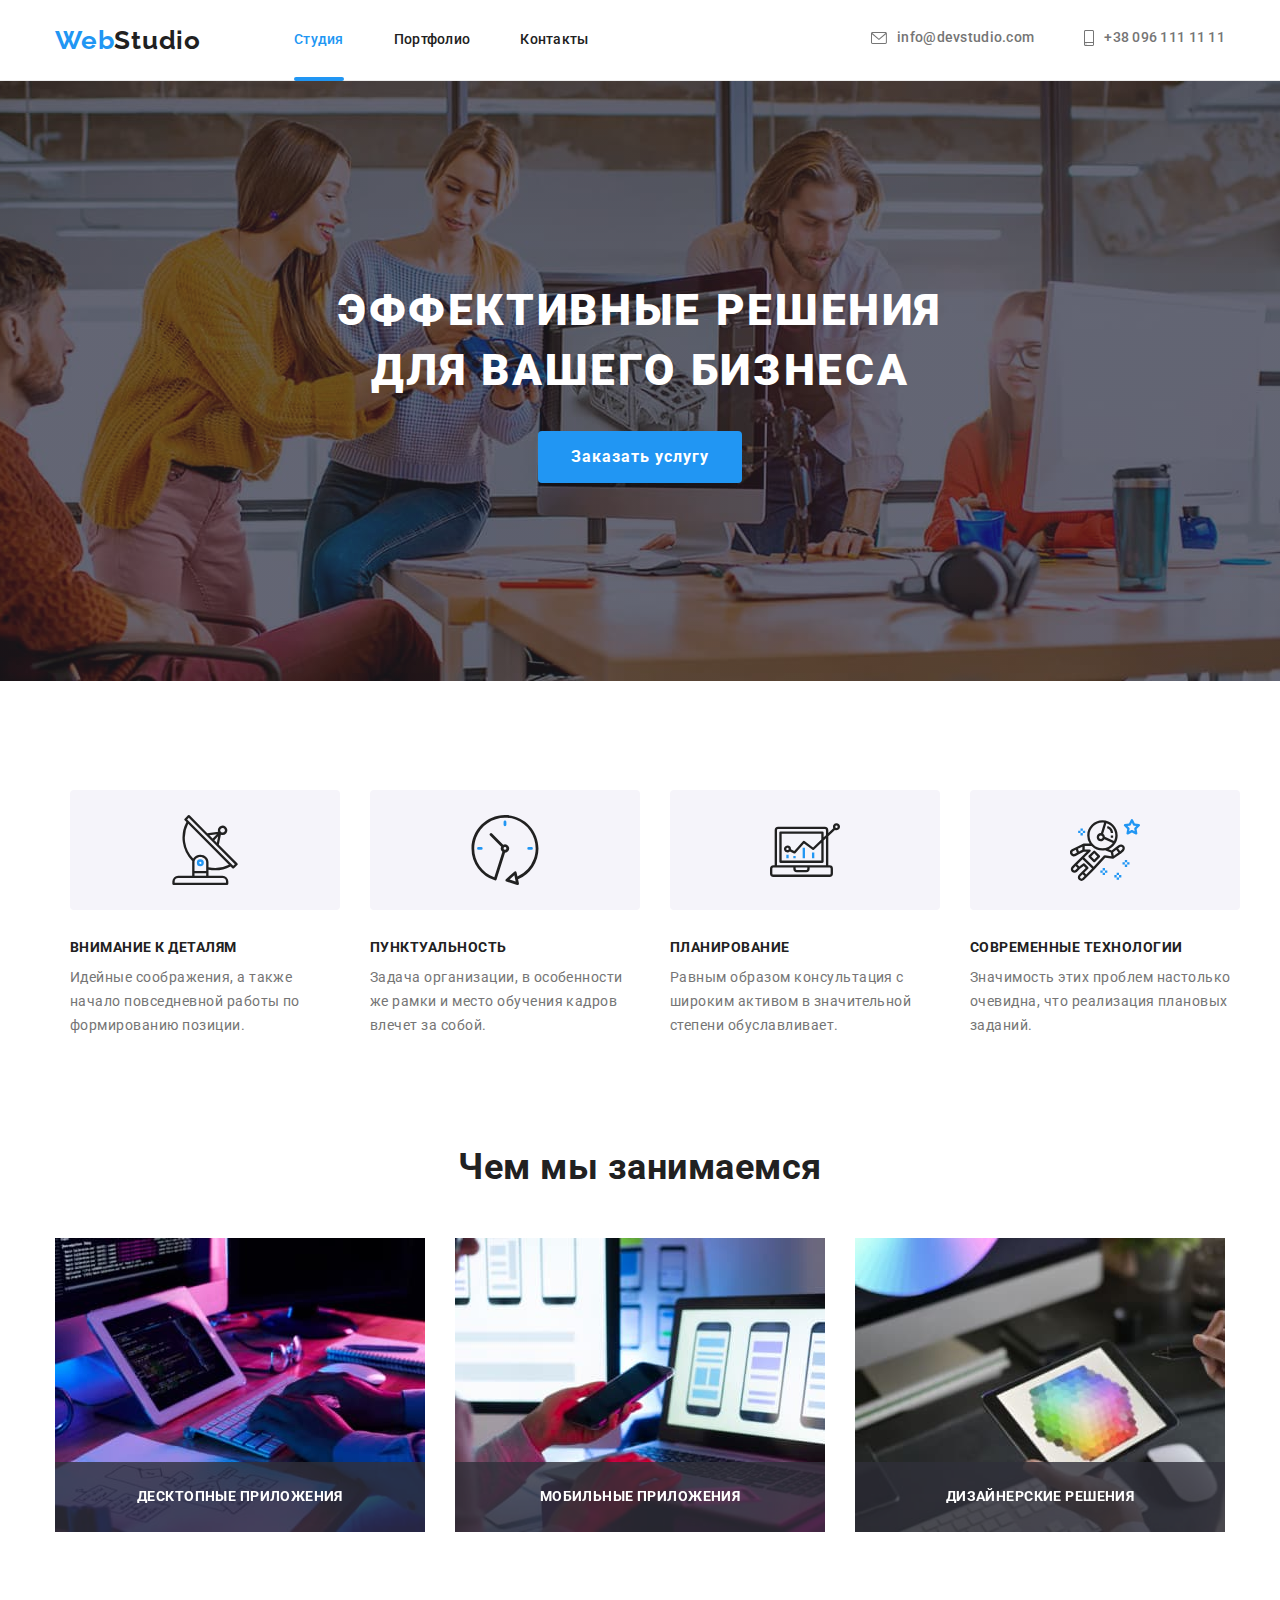
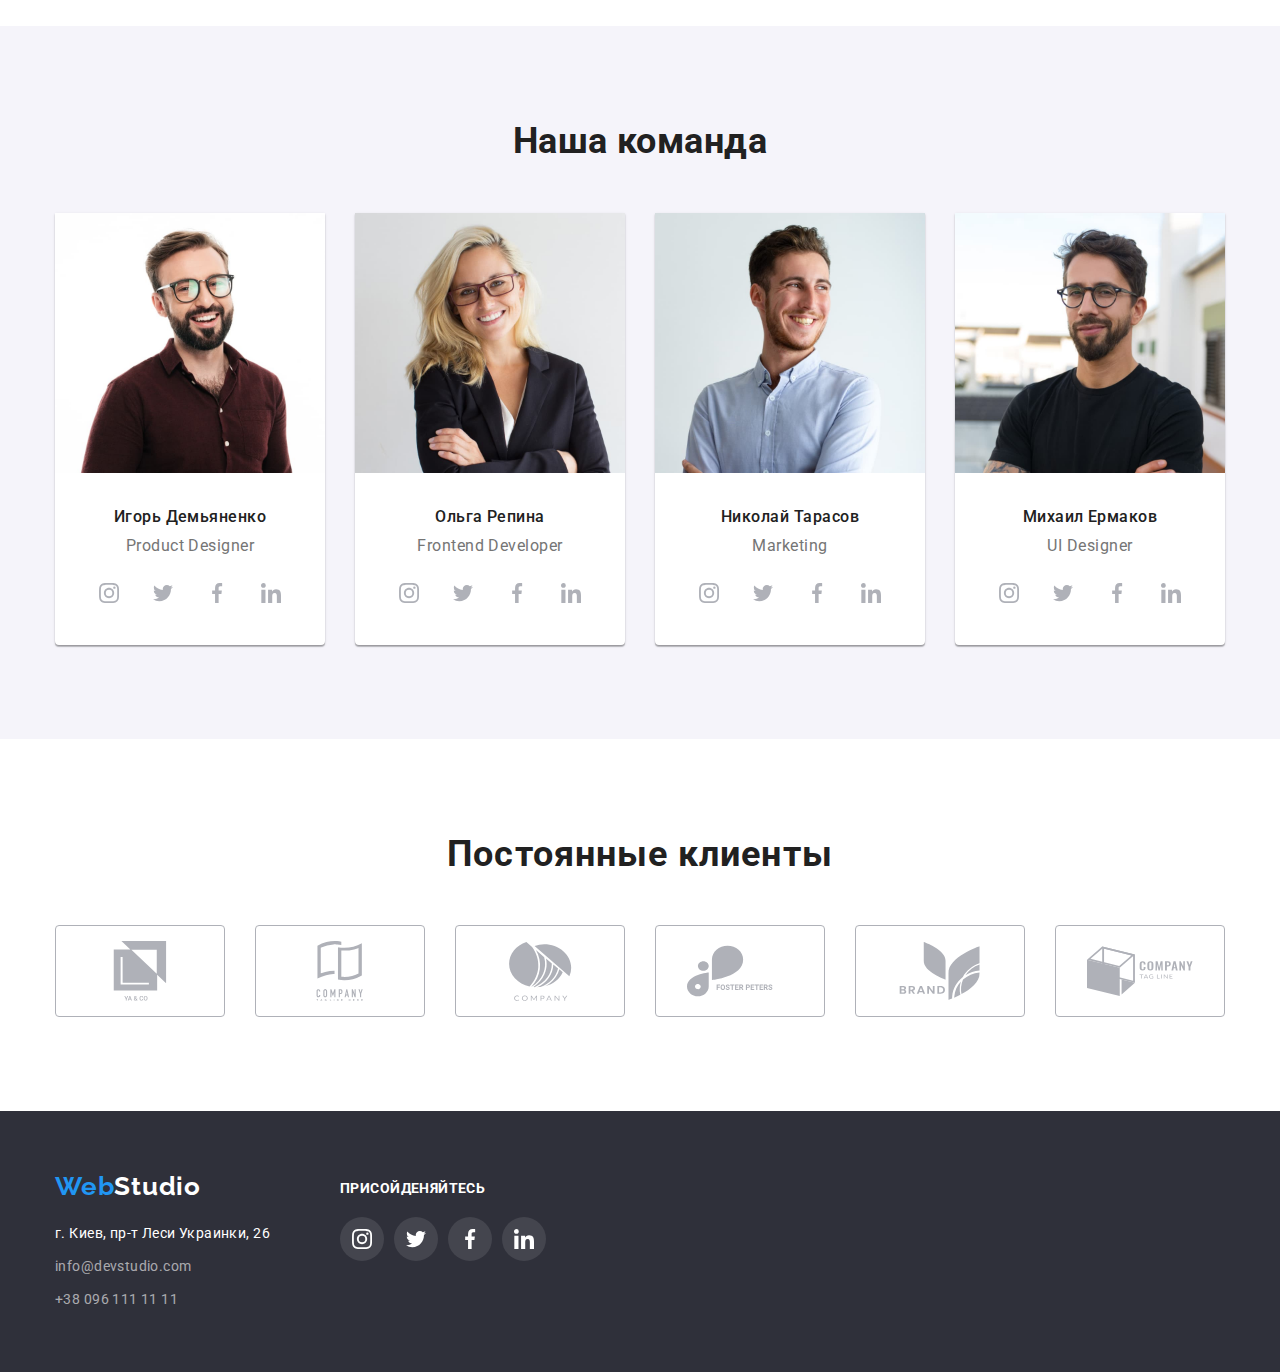
==== commit 2eab00ea: "Добавляет модальное окно" ====
--- a/index.html
+++ b/index.html
@@ -45,7 +45,12 @@
     <div class="overlay">
         <section class="hero">
             <h1 class="hero-title">Эффективные решения <br /> для вашего бизнеса</h1>
-            <button type="button" class="button primary">Заказать услугу</button>
+            <button type="button" class="button primary" data-modal-open>Заказать услугу</button>
+        <div class="backdrop is-hidden" data-modal>
+            <div class="modal">
+                <button class="close-modal" data-modal-close>X</button>
+            </div>
+        </div>
         </section>
     </div>     
     <!--Особенности-->
@@ -371,6 +376,23 @@
             </section> 
         </div>
     </footer>
+
+    <script>
+    (() => {
+            const refs = {
+                openModalBtn: document.querySelector("[data-modal-open]"),
+                closeModalBtn: document.querySelector("[data-modal-close]"),
+                modal: document.querySelector("[data-modal]"),
+            };
+
+            refs.openModalBtn.addEventListener("click", toggleModal);
+            refs.closeModalBtn.addEventListener("click", toggleModal);
+
+            function toggleModal() {
+                refs.modal.classList.toggle("is-hidden");
+            }
+        })();
+    </script>
 </body>
 </html> 
 
--- a/css/styles.css
+++ b/css/styles.css
@@ -251,6 +251,52 @@
     background-repeat: no-repeat;
     background-position: center;
 }
+
+.backdrop {
+    position: fixed;
+    top: 0;
+    left: 0;
+
+    width: 100%;
+    height: 100%;
+
+    background-color: rgba(0, 0, 0, 0.2);;
+}
+
+.backdrop.is-hidden {
+    opacity: 0;
+    pointer-events: none;
+}
+
+.modal {
+    position: absolute;
+    top: 50%;
+    left: 50%;
+    transform: translate(-50%, -50%);
+
+    width: 528px;
+    height: 581px;
+    padding: 15px;
+
+    background-color: #FFFFFF;
+    box-shadow: 0px 1px 3px rgba(0, 0, 0, 0.12), 
+    0px 1px 1px rgba(0, 0, 0, 0.14), 
+    0px 2px 1px rgba(0, 0, 0, 0.2);
+    border-radius: 4px;
+}
+
+.close-modal {
+    position: absolute;
+    top: 15px;
+    right: 15px;
+
+    width: 30px;
+    height: 30px;
+
+    background-color: #FFFFFF;
+    border: 1px solid rgba(0, 0, 0, 0.1);
+    border-radius: 15px;
+}
          
 
 /* ---------------------- FEATURES ---------------- */
@@ -642,6 +688,45 @@
     margin-bottom: 0;
 }
 
+.foto-action {
+    position: relative
+}
+
+.foto-action::before {
+    display: inline-block;
+    position: absolute;
+    content: "";
+    width: 100%;
+    height: 100%;
+    opacity: 0;
+
+    background-color: rgba(33, 150, 243, 0.9);
+}
+
+.foto-action:hover::before {
+    opacity: 1;
+}
+
+.foto-action-text {
+    position: absolute;
+    top: 50%;
+    left: 50%;
+    transform: translate(-50%, -50%);
+    width: 320px;
+    opacity: 0;
+
+    font-weight: 400;
+    font-size: 18px;
+    line-height: 1.56;
+    letter-spacing: 0.03em;
+    
+    color: var(--white-color);
+}
+
+.foto-action-text:hover {
+    opacity: 1;
+}
+
 /* ------------------- PORTFOLIO BUTTONS --------------- */
 
 .button-portfolio {
